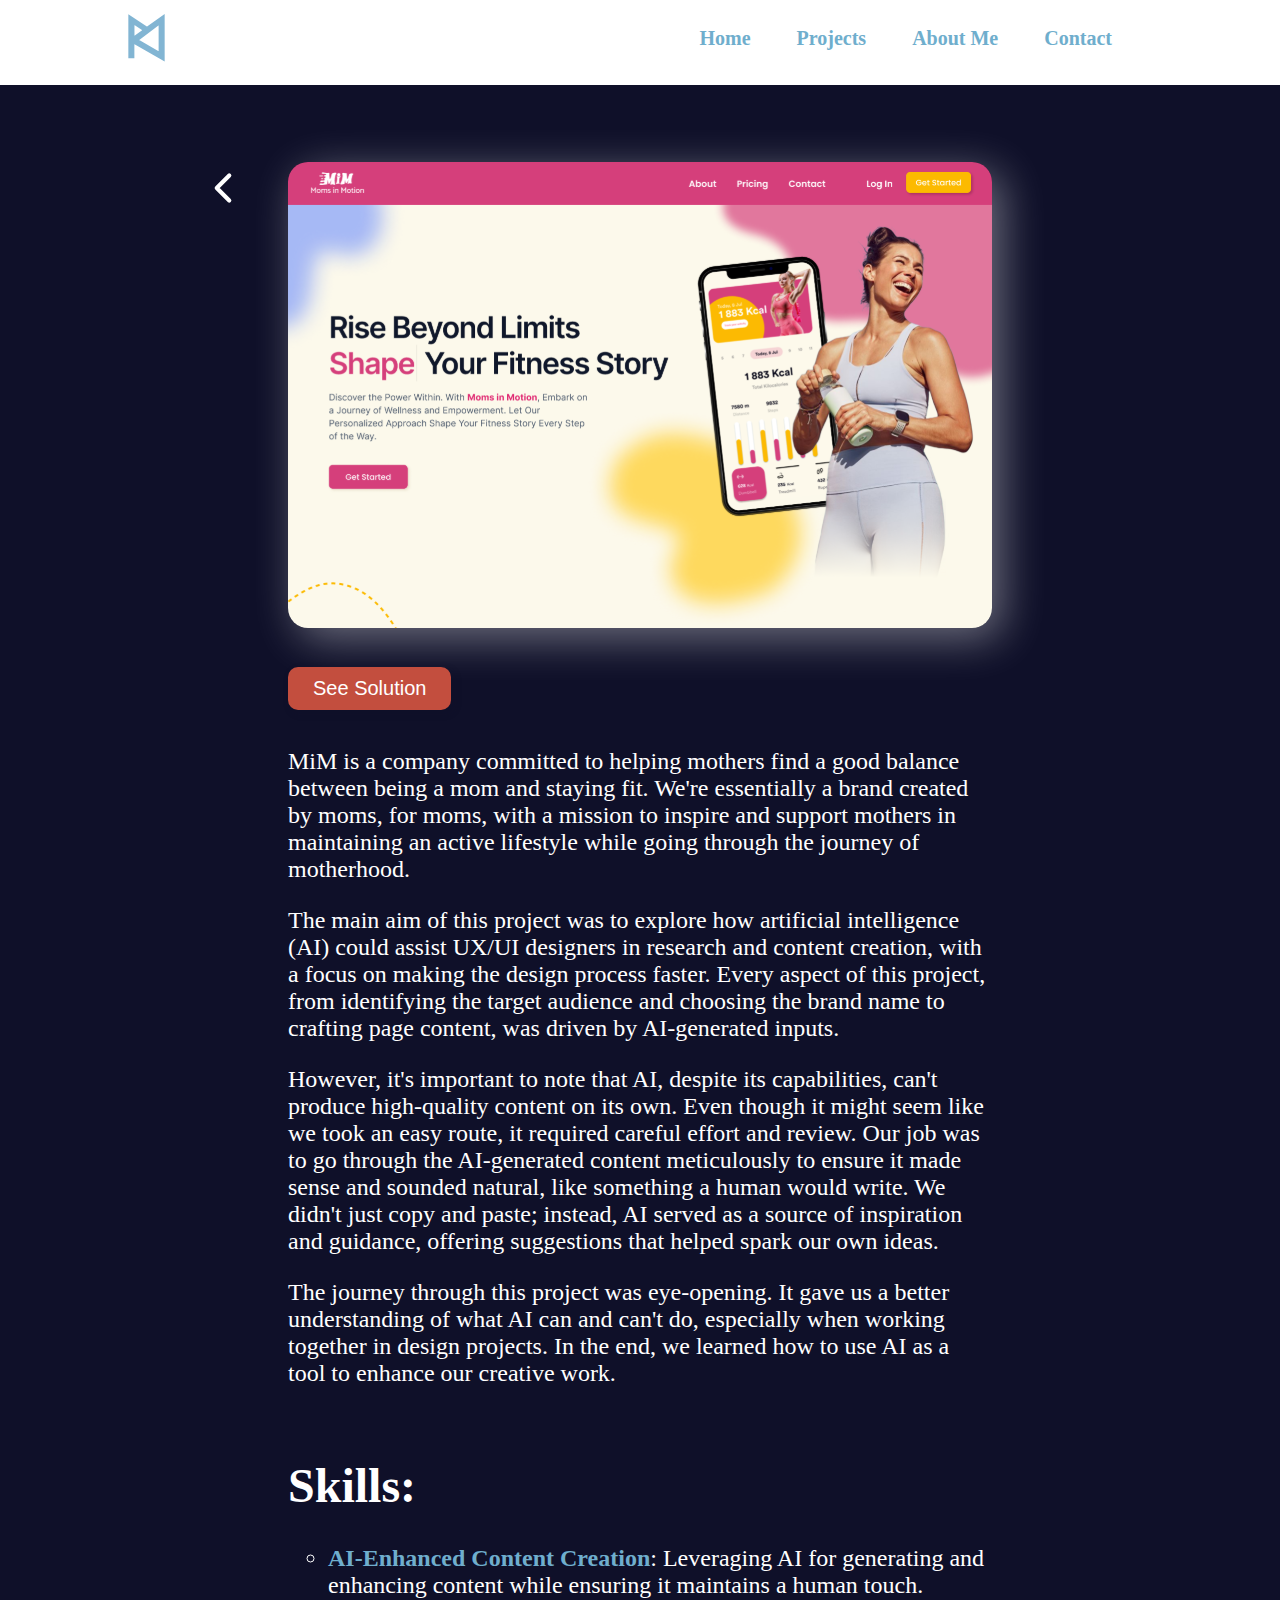
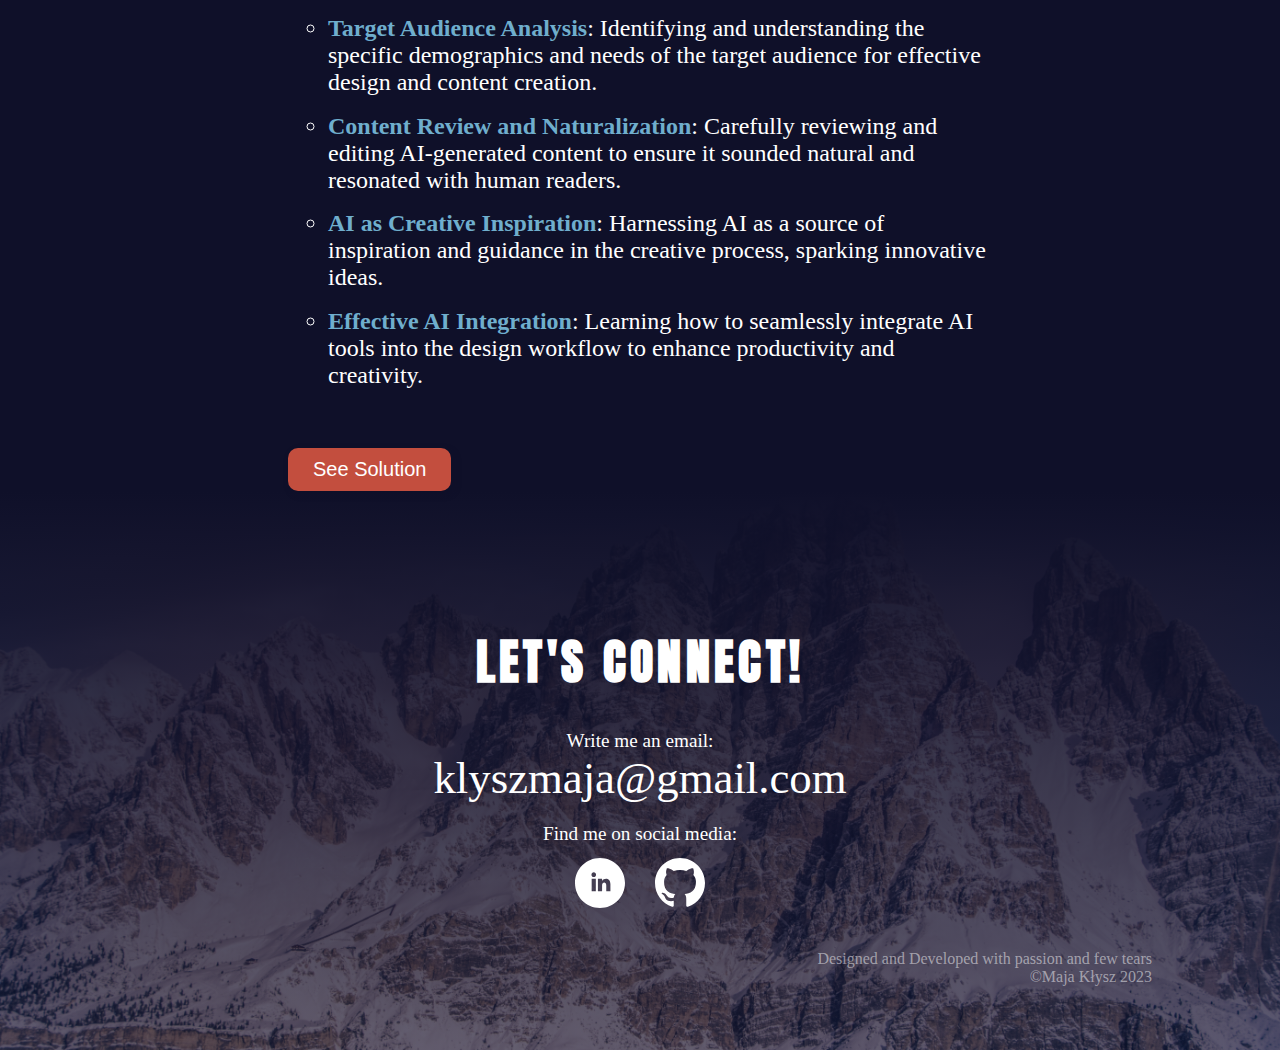
==== mim.html @ e8067547 "Add files via upload" ====
<!DOCTYPE html>
<html lang="en">
  <head>
    <meta charset="UTF-8" />
    <meta name="viewport" content="width=device-width, initial-scale=1.0" />
    <title>Maja Kłysz</title>
    <link
      rel="stylesheet"
      href="https://fonts.googleapis.com/css?family=Anton"
      href="https://fonts.google.com/specimen/Lato?query=lato"
    />
    <link rel="icon" type="image/x-icon" href="images/favicon.ico" />
    <link rel="stylesheet" href="css/projects.css" />
  </head>
  <body>
    <nav>
      <div class="navBox">
        <img
          id="logo"
          src="images/logo.svg"
          alt="logo"
          target="_self"
          onclick="location.href ='index.html'"
        />
        <ul class="navList">
          <li class="home" onclick="location.href='index.html #logo'">Home</li>
          <li class="projects" onclick="location.href ='index.html #projects'">
            Projects
          </li>
          <li class="aboutMe" onclick="location.href ='index.html #projects';">
            About Me
          </li>
          <li
            class="contact"
            onclick="location.href ='index.html #contactInfo'"
          >
            Contact
          </li>
        </ul>
      </div>
    </nav>
    <section class="content">
      <div class="goBack">
        <button class="back" onclick="history.back()">
          <svg
            class="backArrow"
            xmlns="http://www.w3.org/2000/svg"
            width="50"
            height="50"
            viewBox="0 0 24 24"
            fill="none"
            stroke="white"
            stroke-width="2"
            stroke-linecap="round"
            stroke-linejoin="round"
            class="feather feather-chevron-left"
          >
            <polyline points="15 18 9 12 15 6"></polyline>
          </svg>
        </button>
      </div>
      <div class="sec1">
        <img src="images/mimDes.svg" alt="" />
      </div>
      <div class="see">
        <a
          href="https://www.figma.com/file/bDyM5QKefFy8MJDRBxkhAr/Moms-in-Motion-(MiM)?type=design&node-id=495-2539&mode=design"
          target="_blank"
          rel="noopener noreferrer"
        >
          <button class="seeMore">See Solution</button></a
        >
      </div>
      <div class="description">
        <div class="mainText">
          <p>
            MiM is a company committed to helping mothers find a good balance
            between being a mom and staying fit. We're essentially a brand
            created by moms, for moms, with a mission to inspire and support
            mothers in maintaining an active lifestyle while going through the
            journey of motherhood.
          </p>
          <p>
            The main aim of this project was to explore how artificial
            intelligence (AI) could assist UX/UI designers in research and
            content creation, with a focus on making the design process faster.
            Every aspect of this project, from identifying the target audience
            and choosing the brand name to crafting page content, was driven by
            AI-generated inputs.
          </p>
          <p>
            However, it's important to note that AI, despite its capabilities,
            can't produce high-quality content on its own. Even though it might
            seem like we took an easy route, it required careful effort and
            review. Our job was to go through the AI-generated content
            meticulously to ensure it made sense and sounded natural, like
            something a human would write. We didn't just copy and paste;
            instead, AI served as a source of inspiration and guidance, offering
            suggestions that helped spark our own ideas.
          </p>
          <p>
            The journey through this project was eye-opening. It gave us a
            better understanding of what AI can and can't do, especially when
            working together in design projects. In the end, we learned how to
            use AI as a tool to enhance our creative work.
          </p>
        </div>
        <h1 class="skills">Skills:</h1>
        <ul class="skillList">
          <li>
            <span class="highlight">AI-Enhanced Content Creation</span>:
            Leveraging AI for generating and enhancing content while ensuring it
            maintains a human touch.
          </li>
          <li>
            <span class="highlight">Target Audience Analysis</span>: Identifying
            and understanding the specific demographics and needs of the target
            audience for effective design and content creation.
          </li>
          <li>
            <span class="highlight">Content Review and Naturalization</span>:
            Carefully reviewing and editing AI-generated content to ensure it
            sounded natural and resonated with human readers.
          </li>
          <li>
            <span class="highlight">AI as Creative Inspiration</span>:
            Harnessing AI as a source of inspiration and guidance in the
            creative process, sparking innovative ideas.
          </li>
          <li>
            <span class="highlight">Effective AI Integration</span>: Learning
            how to seamlessly integrate AI tools into the design workflow to
            enhance productivity and creativity.
          </li>
        </ul>
      </div>
      <div class="see but2">
        <a
          href="https://www.figma.com/file/bDyM5QKefFy8MJDRBxkhAr/Moms-in-Motion-(MiM)?type=design&node-id=495-2539&mode=design"
          target="_blank"
          rel="noopener noreferrer"
        >
          <button class="seeMore">See Solution</button></a
        >
      </div>
    </section>

    <section class="contactBox">
      <h1>LET'S CONNECT!</h1>
      <div class="mailBox">
        <p class="sub">Write me an email:</p>
        <a class="main" href="mailto:klyszmaja@gmail.com"
          >klyszmaja@gmail.com</a
        >
      </div>

      <div class="someBox">
        <p class="sub">Find me on social media:</p>
        <div class="links">
          <a
            href="https://www.linkedin.com/in/maja-klysz-244708251/"
            target="_blank"
            ><svg
              class="spaceContact in"
              xmlns="http://www.w3.org/2000/svg"
              width="50"
              fill="white"
              height="50"
              viewBox="0 0 24 24"
            >
              <path
                d="M12 0c-6.627 0-12 5.373-12 12s5.373 12 12 12 12-5.373 12-12-5.373-12-12-12zm-2 16h-2v-6h2v6zm-1-6.891c-.607 0-1.1-.496-1.1-1.109 0-.612.492-1.109 1.1-1.109s1.1.497 1.1 1.109c0 .613-.493 1.109-1.1 1.109zm8 6.891h-1.998v-2.861c0-1.881-2.002-1.722-2.002 0v2.861h-2v-6h2v1.093c.872-1.616 4-1.736 4 1.548v3.359z"
              />
            </svg>
          </a>
          <a href="https://github.com/majaklysz" target="_blank">
            <svg
              class="git"
              xmlns="http://www.w3.org/2000/svg"
              width="50"
              height="50"
              fill="white"
              viewBox="0 0 24 24"
            >
              <path
                d="M12 0c-6.626 0-12 5.373-12 12 0 5.302 3.438 9.8 8.207 11.387.599.111.793-.261.793-.577v-2.234c-3.338.726-4.033-1.416-4.033-1.416-.546-1.387-1.333-1.756-1.333-1.756-1.089-.745.083-.729.083-.729 1.205.084 1.839 1.237 1.839 1.237 1.07 1.834 2.807 1.304 3.492.997.107-.775.418-1.305.762-1.604-2.665-.305-5.467-1.334-5.467-5.931 0-1.311.469-2.381 1.236-3.221-.124-.303-.535-1.524.117-3.176 0 0 1.008-.322 3.301 1.23.957-.266 1.983-.399 3.003-.404 1.02.005 2.047.138 3.006.404 2.291-1.552 3.297-1.23 3.297-1.23.653 1.653.242 2.874.118 3.176.77.84 1.235 1.911 1.235 3.221 0 4.609-2.807 5.624-5.479 5.921.43.372.823 1.102.823 2.222v3.293c0 .319.192.694.801.576 4.765-1.589 8.199-6.086 8.199-11.386 0-6.627-5.373-12-12-12z"
              />
            </svg>
          </a>
        </div>
      </div>

      <p class="copyrights">
        Designed and Developed with passion and few tears<br />©Maja Kłysz 2023
      </p>
    </section>
  </body>
</html>
---- css/projects.css ----
body {
  margin: 0;
  background-color: #0f1029;
  font-family: "lato";
  color: white;
  font-weight: 100;
}

.navBox li {
  display: inline-block;
  font-size: 20px;
  padding-right: 40px;
  color: #6faecd;
  transition: all 300ms ease-in-out;
  font-weight: bold;
}

.navBox {
  display: flex;
  align-items: center;
  justify-content: space-between;
  padding-left: 10%;
  padding-right: 10%;
  padding-bottom: 10px;
  font-size: 24px;
  transition: all 300ms ease-in-out;
}
nav {
  position: sticky;
  top: 0;
  z-index: 100;
  background-color: white;
  transition: all 200ms ease-in-out;
}
.navList li {
  cursor: pointer;
}

.navList li:hover {
  font-weight: 900;
}
#logo {
  height: 2em;
  cursor: pointer;
}

.seeMore {
  background-color: #c34e3e;
  width: fit-content;
  box-shadow: 3px 3px 5px 3px #0f102930;
  border: none;
  color: white;
  font-size: 1.25em;
  padding: 10px 25px;
  border-radius: 10px;
  margin-top: 5%;
  transition: all 200ms ease;
}

.back {
  width: fit-content;
  border: none;
  color: white;
  margin-top: 1%;
  background-color: transparent;
  display: flex;
  align-items: center;
  /* border-radius: 50%;
  padding-top: 1%;
  padding-left: 1%;
  padding-bottom: 1%;
  padding-right: 1%;*/
  position: absolute;
}
.back:hover {
  cursor: pointer;
}

.backArrow:hover {
  cursor: pointer;
  stroke: #c34e3e;
}
.seeMore:hover {
  background-color: #a33e30;
  cursor: pointer;
}

.see {
  display: block;
  margin: auto;
  width: 55%;
}

/*.but2 {
  margin-bottom: 4%;
  margin-top: 2%;
  text-align: center;
}*/

.goBack {
  margin: auto;
  display: block;
  width: 70%;
  padding-top: 5%;
  padding-bottom: 1%;
}
.sec1 {
  display: block;
  margin: auto;

  width: 55%;
}

.sec1 img {
  width: 100%;
  height: auto;
  border-radius: 20px;
  box-shadow: 10px 10px 44px 0px rgba(255, 255, 255, 0.4);
}

.description {
  display: block;
  margin: auto;
  width: 55%;
  font-size: 1.5em;
  margin-top: 3%;
}

.highlight {
  font-weight: 900;
  color: #6faecd;
}
.highlight:hover {
  color: #8ac0dc;
  text-shadow: 0 5px 15px #afe0f5;
  cursor: default;
}

.skillList {
  list-style: circle;
}

.skillList li {
  margin-top: 2.5%;
}

.skills {
  margin-top: 10%;
}

/*footer*/
.contactBox {
  color: white;
  text-align: center;
  padding-top: 8%;
  padding-bottom: 5%;
  background-image: linear-gradient(#0f1029, #0f10299e),
    url(../images/moutains3.jpg);
  background-repeat: no-repeat;
  background-position: center;
  background-size: cover;
}

.contactBox h1 {
  font-size: 3em;
  font-family: "Anton", sans-serif;
  letter-spacing: 0.09em;
}

.main {
  font-size: 2.8em;
  font-weight: lighter;
  margin-top: 0;
  transition: all 200ms ease;
  text-decoration: none;
  color: white;
}

.main:hover {
  color: #c34e3e;
  cursor: pointer;
}

.sub {
  margin-bottom: 0;

  font-size: 1.2em;
}

.links {
  padding-top: 1%;
}

.spaceContact {
  padding-right: 2%;
}

.in,
.git {
  transition: all 200ms ease;
  fill: white;
}
.in:hover,
.git:hover {
  fill: #c34e3e;
  cursor: pointer;
}
.copyrights {
  color: rgba(255, 255, 255, 0.481);
  margin-top: 3%;
  margin-bottom: 0;
  text-align: right;
  padding-right: 10%;
}
a {
  text-decoration: none;
}
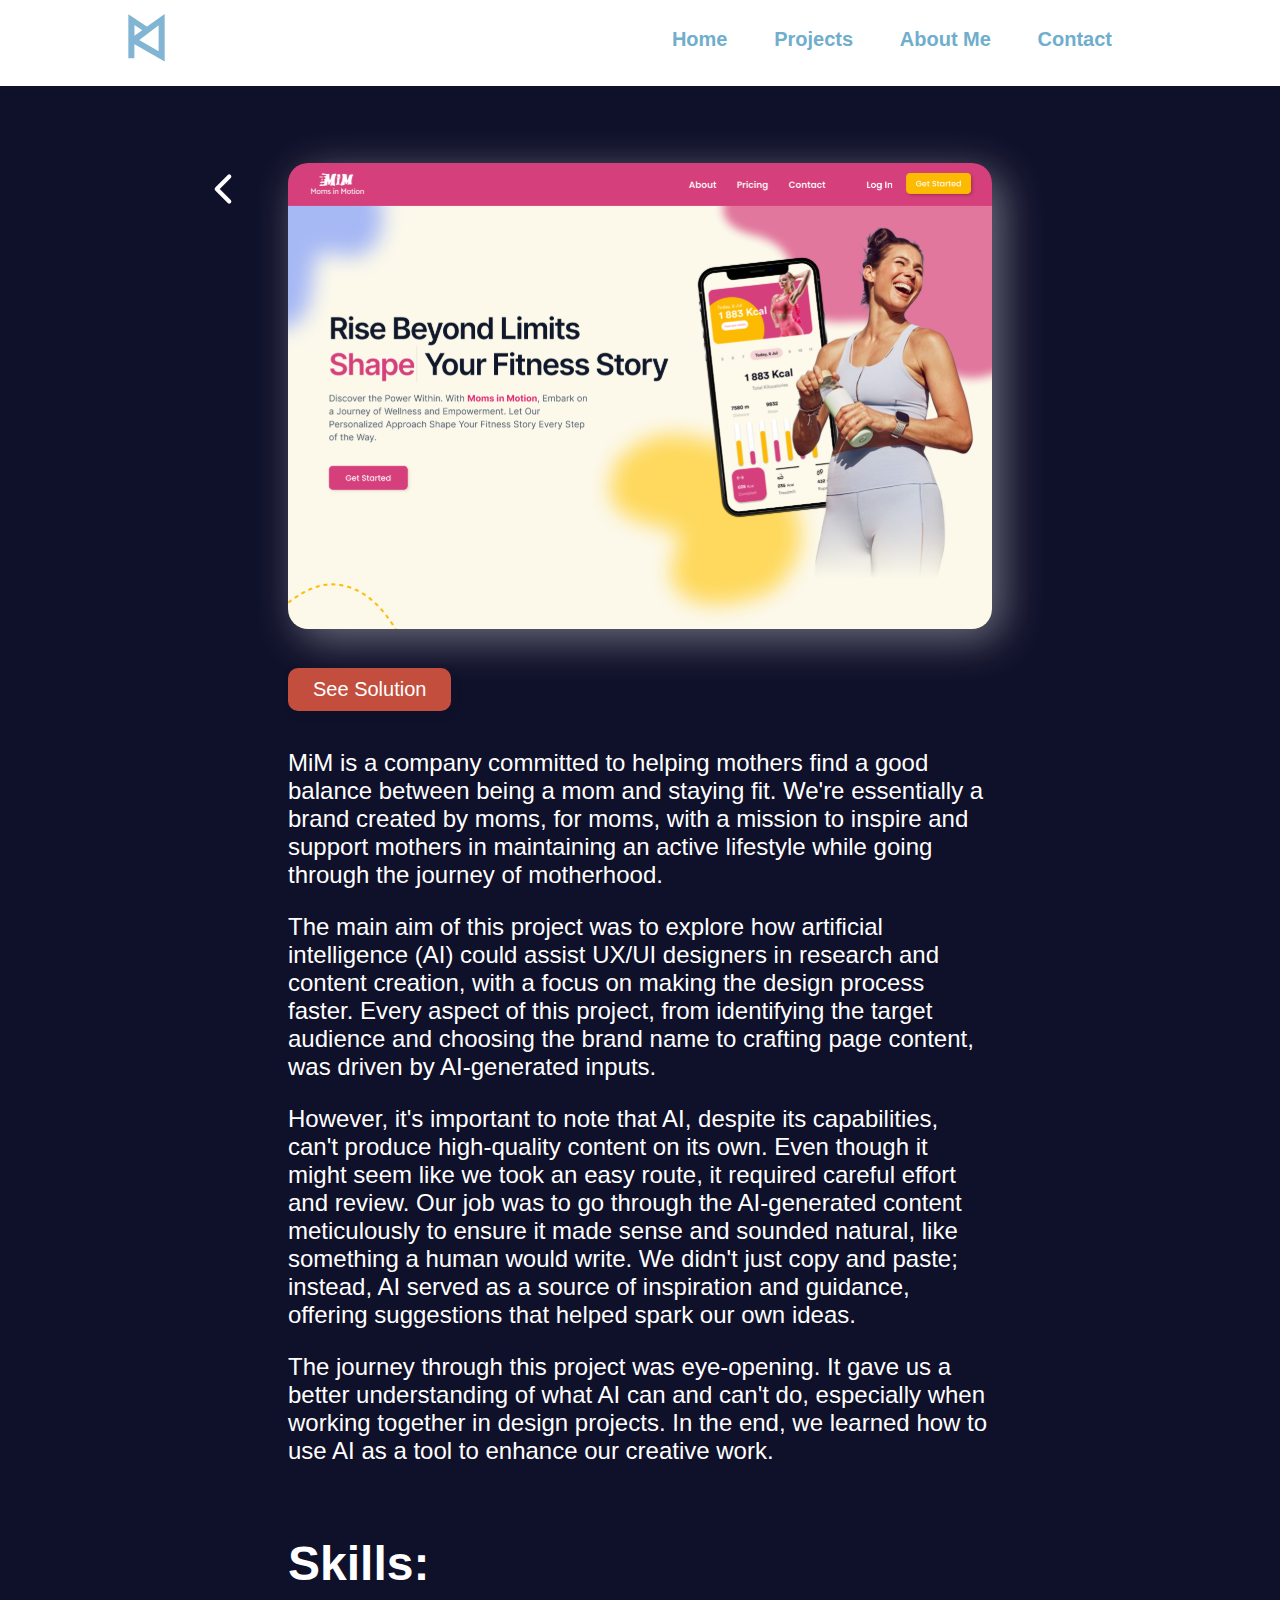
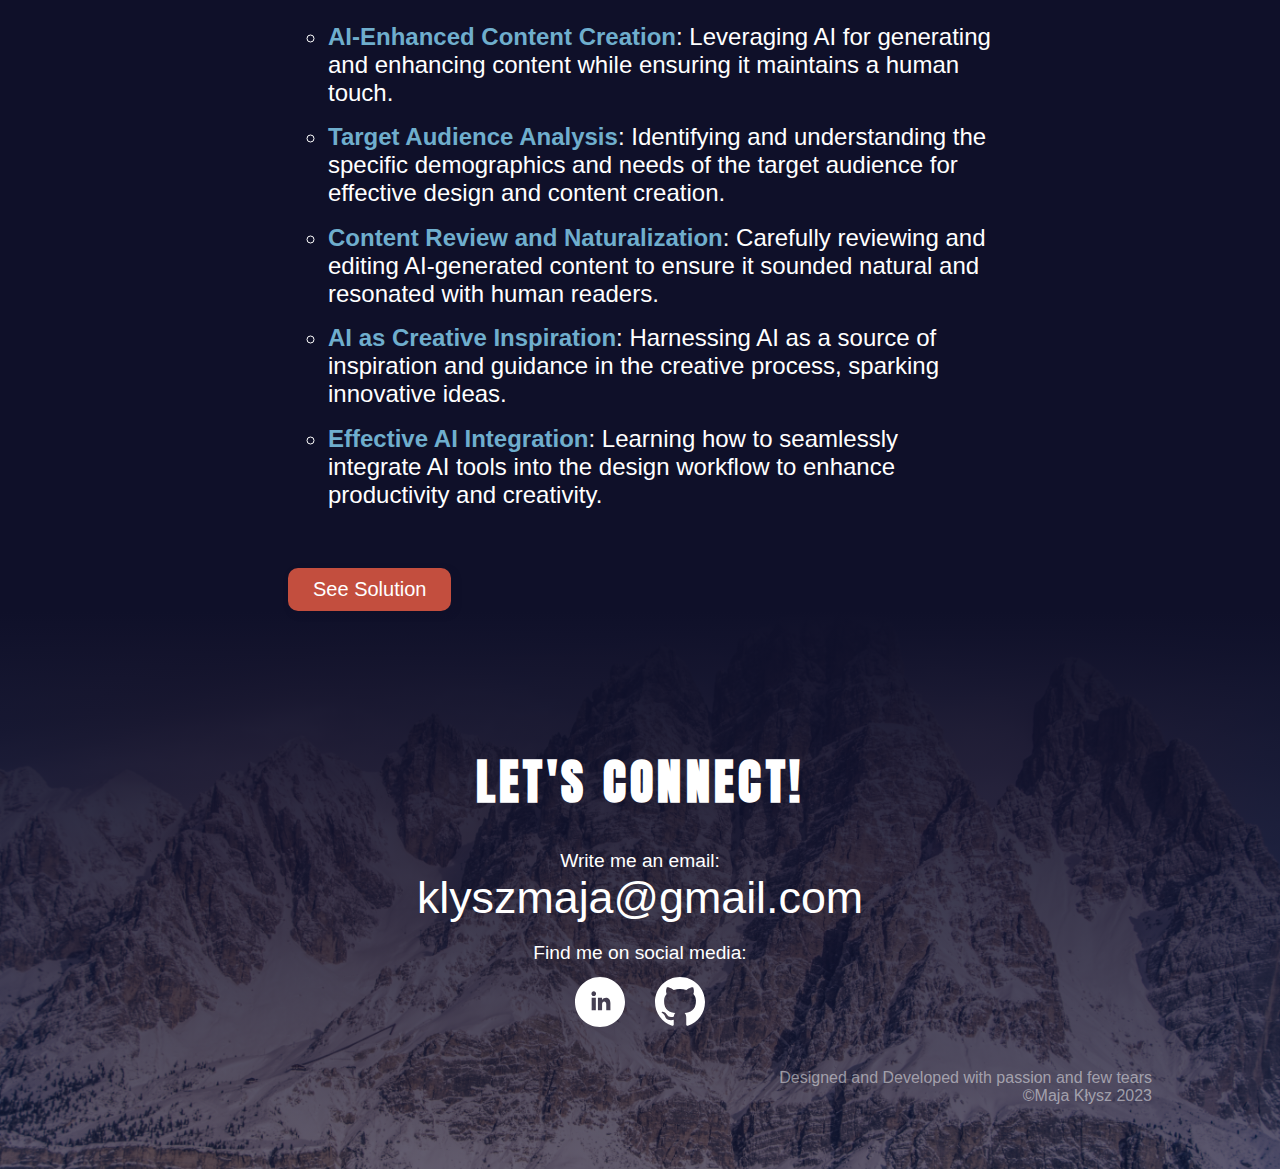
==== commit f13a78b0: "maybe will work" ====
--- a/mim.html
+++ b/mim.html
@@ -23,22 +23,37 @@
           onclick="location.href ='index.html'"
         />
         <ul class="navList">
-          <li class="home" onclick="location.href='index.html #logo'">Home</li>
-          <li class="projects" onclick="location.href ='index.html #projects'">
+          <li class="home" onclick="location.href='index.html#logo'">Home</li>
+          <li class="projects" onclick="location.href ='index.htm #projects'">
             Projects
           </li>
-          <li class="aboutMe" onclick="location.href ='index.html #projects';">
+          <li class="aboutMe" onclick="location.href ='index.html#secMe';">
             About Me
           </li>
-          <li
-            class="contact"
-            onclick="location.href ='index.html #contactInfo'"
-          >
+          <li class="contact" onclick="location.href ='index.html#contactito'">
             Contact
           </li>
         </ul>
+        <div id="menu"><img src="images/menu.svg" alt="" /></div>
       </div>
     </nav>
+
+    <section class="menulist">
+      <h1>Menu</h1>
+      <ul class="listPhone">
+        <li class="home2" onclick="location.href ='index.html'">Home</li>
+        <li class="projects2" onclick="location.href ='index.html#projects'">
+          Projects
+        </li>
+        <li class="aboutMe2" onclick="location.href ='index.html#secMe'">
+          About Me
+        </li>
+        <li class="contact2" onclick="location.href ='index.html#contactito'">
+          Contact
+        </li>
+      </ul>
+    </section>
+
     <section class="content">
       <div class="goBack">
         <button class="back" onclick="history.back()">
@@ -194,5 +209,6 @@
         Designed and Developed with passion and few tears<br />©Maja Kłysz 2023
       </p>
     </section>
+    <script src="js/projects.js"></script>
   </body>
 </html>
--- a/css/projects.css
+++ b/css/projects.css
@@ -4,6 +4,7 @@
   font-family: "lato";
   color: white;
   font-weight: 100;
+  font-family: sans-serif;
 }
 
 .navBox li {
@@ -215,3 +216,133 @@
 a {
   text-decoration: none;
 }
+
+.active {
+  display: block !important;
+}
+
+#menu,
+.menulist {
+  display: none;
+}
+
+@media (max-width: 576px) {
+  .navList {
+    display: none;
+  }
+
+  nav {
+    background: #0f1029;
+  }
+
+  #logo {
+    width: 10%;
+    height: 10%;
+    padding-top: 5%;
+    padding-bottom: 3%;
+    content: url(../images/logowhite.svg);
+  }
+  #menu {
+    display: block;
+    padding-top: 5%;
+  }
+
+  .menulist {
+    height: 100vh;
+    background-color: #0f1029;
+    color: white;
+    text-align: center;
+    position: fixed;
+    z-index: 10;
+    width: -webkit-fill-available;
+  }
+
+  .menulist h1 {
+    font-size: 3em;
+    margin-bottom: 10%;
+  }
+
+  .listPhone {
+    list-style: none;
+    font-size: 2em;
+    padding-left: 25%;
+    padding-right: 25%;
+  }
+
+  .listPhone li {
+    padding-top: 20%;
+    padding-bottom: 20%;
+    font-weight: 100;
+    width: 100%;
+    transition: all 200ms ease;
+  }
+
+  .listPhone li:active {
+    background-color: #6faecd70;
+  }
+
+  .aboutMe2,
+  .projects2,
+  .home2 {
+    border-bottom: 1px solid white;
+  }
+
+  .upTop {
+    margin-bottom: 10%;
+  }
+
+  .copyrights {
+    margin-top: 15%;
+    margin-bottom: 15%;
+    text-align: center;
+    padding-left: 10%;
+  }
+  .links {
+    margin-top: 5%;
+  }
+
+  .someBox {
+    margin-top: 10%;
+    margin-bottom: 10%;
+  }
+
+  .main {
+    font-size: 2em;
+  }
+
+  .sec1 {
+    width: 100%;
+  }
+
+  .sec1 img {
+    border-radius: 0;
+    box-shadow: none;
+  }
+
+  .see {
+    display: flex;
+    justify-content: center;
+    padding-top: 6%;
+    padding-bottom: 6%;
+  }
+  .description {
+    width: 80%;
+  }
+
+  .but2 {
+    padding-bottom: 25%;
+  }
+
+  .back {
+    position: relative;
+  }
+
+  .goBack {
+    width: 90%;
+    margin-bottom: 4%;
+  }
+  .contactBox h1 {
+    padding-right: 10%;
+    padding-left: 10%;
+  }
+}
